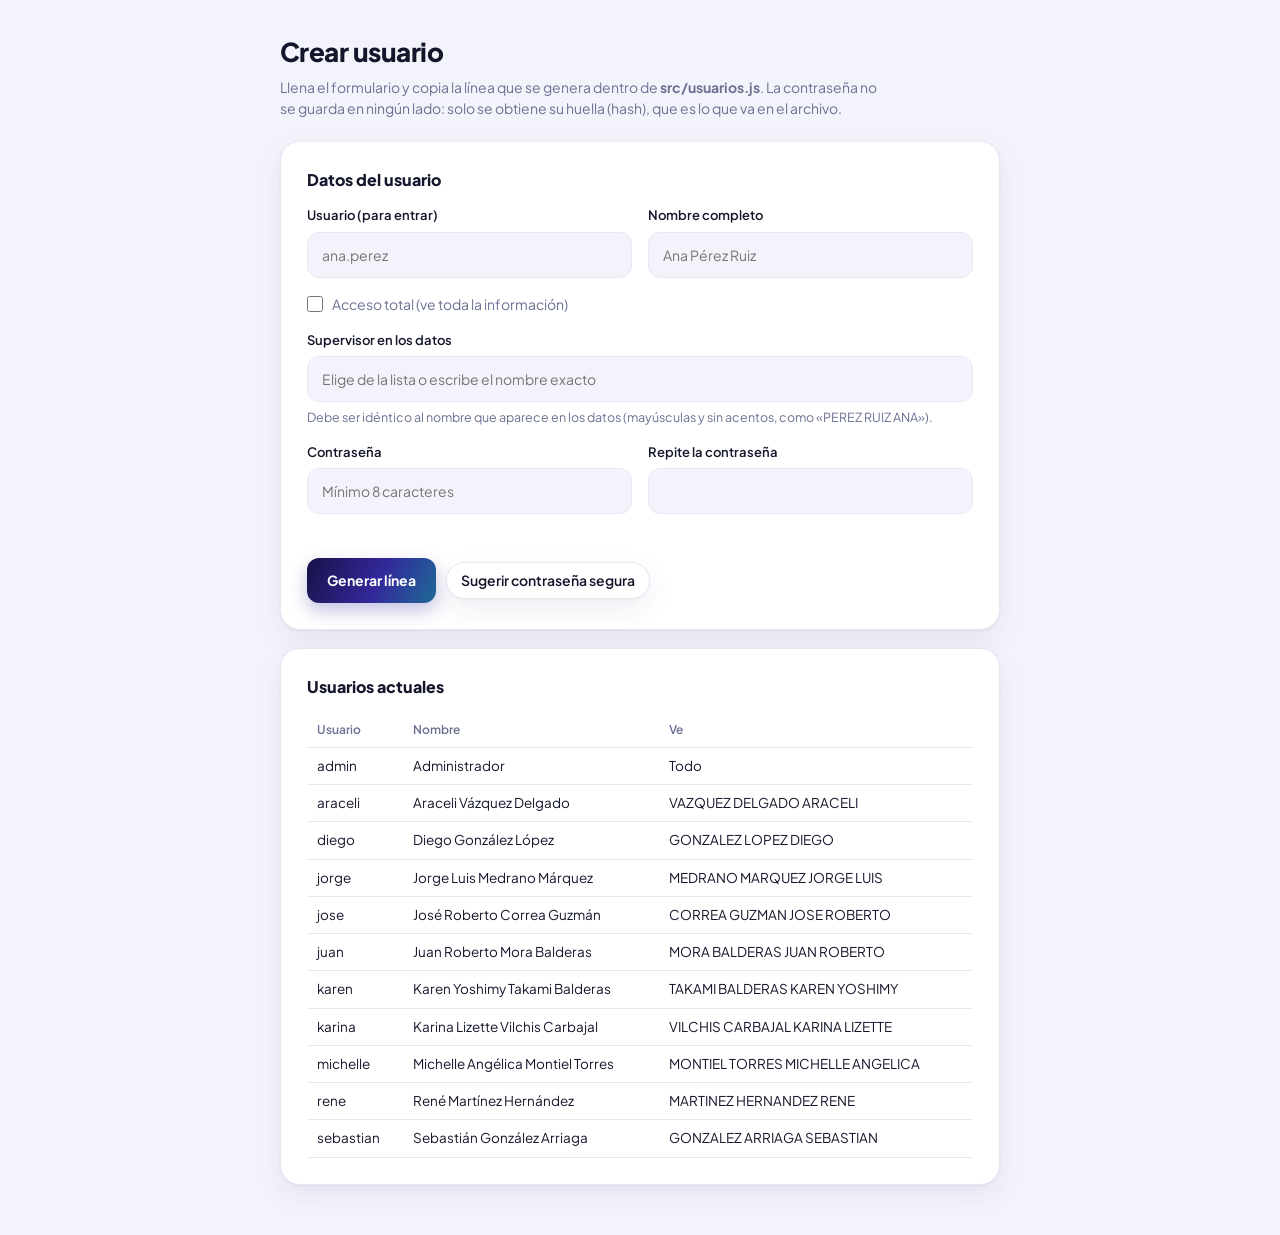
==== crear_usuario.html @ 64aad4fc "Add files via upload" ====
<!DOCTYPE html>
<html lang="es"><head><meta charset="utf-8">
<meta name="viewport" content="width=device-width, initial-scale=1, viewport-fit=cover">
<title>Crear usuario · Funnel Upselling</title>
<link rel="stylesheet" href="https://fonts.googleapis.com/css2?family=Plus+Jakarta+Sans:wght@400;500;600;700;800&display=swap">
<link rel="stylesheet" href="src/styles.css?v=20261125a">
<style>
body{min-height:100vh;display:grid;place-items:start center;padding:32px 16px}
.cu{width:min(720px,100%)}
.cu h1{margin:0 0 6px;font-size:26px;font-weight:800;letter-spacing:-.02em}
.cu>p{margin:0 0 22px;color:var(--mut);max-width:60ch}
.cu .box{background:var(--surf);border:1px solid var(--line);border-radius:20px;box-shadow:var(--sh);padding:26px;margin-bottom:18px}
.cu .box h2{margin:0 0 14px;font-size:16px;font-weight:800}
.cu .g{display:grid;grid-template-columns:1fr 1fr;gap:0 16px}
.cu .g .full{grid-column:1/-1}
.cu label.l{display:block;font-size:13px;font-weight:600;margin:0 0 6px}
.cu .in{width:100%;height:46px;font:inherit;color:var(--ink);background:var(--bg);border:1px solid var(--line);border-radius:12px;padding:0 14px;outline:none;margin-bottom:16px}
.cu .in:focus{border-color:var(--c1);box-shadow:0 0 0 3px color-mix(in srgb,var(--c1) 22%,transparent)}
.cu .hint{margin:-10px 0 16px;font-size:12.5px;color:var(--mut)}
.cu .row{display:flex;gap:10px;flex-wrap:wrap;align-items:center}
.cu .chk{display:flex;align-items:center;gap:9px;font-size:14px;margin:0 0 16px;cursor:pointer}
.cu .chk input{accent-color:var(--c1);width:16px;height:16px;margin:0}
.cu .btn.p{background:var(--hero);color:#fff;border:0;border-radius:12px;padding:12px 20px;font-weight:700;box-shadow:0 8px 18px rgba(51,40,155,.28)}
.cu .btn.p:hover{filter:brightness(1.1)}
.cu pre{margin:0 0 12px;background:var(--bg);border:1px solid var(--line);border-radius:12px;padding:14px;overflow:auto;font:12.5px/1.55 ui-monospace,SFMono-Regular,Menlo,Consolas,monospace;white-space:pre-wrap;word-break:break-all;color:var(--ink)}
.cu ol{margin:0 0 4px;padding-left:20px;color:var(--mut);font-size:13.5px;line-height:1.7}
.cu ol b{color:var(--ink)}
.cu .msg{margin:0 0 12px;font-size:13px;color:#d6336c;min-height:1.2em}
.cu .ok{color:var(--c2);font-weight:600}
.cu table{width:100%;border-collapse:collapse;font-size:13.5px}
.cu td,.cu th{padding:8px 10px;border-bottom:1px solid var(--line);text-align:left}
.cu th{font-size:12px;color:var(--mut);font-weight:600;text-transform:none;letter-spacing:0;position:static}
@media (max-width:640px){.cu .g{grid-template-columns:1fr}}
</style></head><body>
<div class="cu">
<h1>Crear usuario</h1>
<p>Llena el formulario y copia la línea que se genera dentro de <b>src/usuarios.js</b>. La contraseña no se guarda en ningún lado: solo se obtiene su huella (hash), que es lo que va en el archivo.</p>

<form class="box" id="f" novalidate>
<h2>Datos del usuario</h2>
<div class="g">
<div><label class="l" for="u">Usuario (para entrar)</label><input class="in" id="u" autocomplete="off" autocapitalize="none" spellcheck="false" placeholder="ana.perez"></div>
<div><label class="l" for="n">Nombre completo</label><input class="in" id="n" autocomplete="off" placeholder="Ana Pérez Ruiz"></div>
<div class="full"><label class="chk"><input type="checkbox" id="adm">Acceso total (ve toda la información)</label></div>
<div class="full" id="supw"><label class="l" for="s">Supervisor en los datos</label><input class="in" id="s" list="sups" autocomplete="off" placeholder="Elige de la lista o escribe el nombre exacto"><datalist id="sups"></datalist><p class="hint" id="shint">Debe ser idéntico al nombre que aparece en los datos (mayúsculas y sin acentos, como «PEREZ RUIZ ANA»).</p></div>
<div><label class="l" for="p1">Contraseña</label><input class="in" id="p1" type="password" autocomplete="new-password" placeholder="Mínimo 8 caracteres"></div>
<div><label class="l" for="p2">Repite la contraseña</label><input class="in" id="p2" type="password" autocomplete="new-password"></div>
</div>
<p class="msg" id="msg" role="alert"></p>
<div class="row"><button class="btn p" type="submit">Generar línea</button><button class="btn o" type="button" id="gen">Sugerir contraseña segura</button></div>
</form>

<div class="box" id="out" hidden>
<h2>Línea generada</h2>
<pre id="line"></pre>
<div class="row" style="margin-bottom:16px"><button class="btn o" id="cp" type="button">Copiar línea</button><span id="cpok" class="ok" role="status"></span></div>
<ol>
<li>Abre <b>src/usuarios.js</b>.</li>
<li>Pega la línea <b>antes</b> de <code>// &lt;&lt;&lt; USUARIOS</code>.</li>
<li>Guarda el archivo y súbelo a tu página. Ya puede entrar.</li>
</ol>
<p class="hint" style="margin:14px 0 0">Para cambiar la contraseña de alguien, genera la línea con su mismo usuario y reemplaza la anterior.</p>
</div>

<div class="box"><h2>Usuarios actuales</h2><div style="overflow:auto"><table><thead><tr><th>Usuario</th><th>Nombre</th><th>Ve</th></tr></thead><tbody id="tb"></tbody></table></div></div>
</div>
<script src="src/auth.js?v=20261125a"></script>
<script src="src/usuarios.js?v=20261125a"></script>
<script src="assets/data.js?v=20261124d" onerror="void 0"></script>
<script src="assets/data_atom.js?v=20261124d" onerror="void 0"></script>
<script>
const $=id=>document.getElementById(id),esc=s=>String(s).replace(/[&<>"]/g,c=>({"&":"&amp;","<":"&lt;",">":"&gt;",'"':"&quot;"}[c]));
let sups=[];
try{sups=[...new Set([...(DS.calixta||[]),...(DS.atom||[])].map(r=>r[0]).filter(Boolean))].sort((a,b)=>a.localeCompare(b,"es"))}catch(e){}
$("sups").innerHTML=sups.map(x=>`<option value="${esc(x)}">`).join("");
if(!sups.length)$("shint").textContent+=" (No se pudieron leer los datos para sugerirlos.)";
$("tb").innerHTML=Object.entries(USUARIOS).map(([u,d])=>`<tr><td>${esc(u)}</td><td>${esc(d.nombre)}</td><td>${d.sup?esc(d.sup):"Todo"}</td></tr>`).join("");
$("adm").addEventListener("change",()=>{$("supw").hidden=$("adm").checked});
$("gen").addEventListener("click",()=>{
  const a="abcdefghjkmnpqrstuvwxyzABCDEFGHJKMNPQRSTUVWXYZ23456789",r=crypto.getRandomValues(new Uint32Array(12));
  const c=[...r].map(x=>a[x%a.length]).join("");
  $("p1").type=$("p2").type="text";$("p1").value=$("p2").value=c;
});
$("f").addEventListener("submit",e=>{
  e.preventDefault();
  const u=$("u").value.trim().toLowerCase(),n=$("n").value.trim(),adm=$("adm").checked,s=$("s").value.trim(),c=$("p1").value,m=$("msg");
  $("out").hidden=true;m.textContent="";
  if(!/^[a-z0-9._-]{3,32}$/.test(u))return m.textContent="El usuario debe tener de 3 a 32 caracteres: minúsculas sin acentos, números, punto, guion o guion bajo.";
  if(!n)return m.textContent="Escribe el nombre completo.";
  if(!adm&&!s)return m.textContent="Indica el supervisor o marca «Acceso total».";
  if(!adm&&sups.length&&!sups.includes(s))return m.textContent="Ese supervisor no aparece en los datos. Elige uno de la lista para que el usuario vea su información.";
  if(c.length<8)return m.textContent="La contraseña debe tener al menos 8 caracteres.";
  if(c!==$("p2").value)return m.textContent="Las contraseñas no coinciden.";
  const sal=Auth.nuevaSal(),h=Auth.hashClave(sal,c);
  $("line").textContent=`  ${u}:{nombre:${JSON.stringify(n)},sup:${adm?"null":JSON.stringify(s)},sal:"${sal}",hash:"${h}"},`;
  $("cpok").textContent=Object.prototype.hasOwnProperty.call(USUARIOS,u)?"Ese usuario ya existe: reemplaza su línea anterior.":"";
  $("out").hidden=false;$("out").scrollIntoView({behavior:"smooth",block:"nearest"});
});
$("cp").addEventListener("click",async()=>{
  const t=$("line").textContent;
  try{await navigator.clipboard.writeText(t);$("cpok").textContent="Línea copiada."}
  catch(e){const r=document.createRange();r.selectNodeContents($("line"));const s=getSelection();s.removeAllRanges();s.addRange(r);$("cpok").textContent="Selecciónala y copia con Ctrl+C."}
});
</script>
</body></html>
---- src/styles.css ----
:root{box-sizing:border-box;padding-top:env(safe-area-inset-top,0px);padding-bottom:env(safe-area-inset-bottom,0px);
--bg:#f3f4fb;--surf:#fff;--ink:#14172b;--mut:#6b7192;--line:#e6e8f4;--c1:#5b5bd6;--c2:#0fa89a;--c3:#f08c00;--hov:#f4f5fd;--sh:0 1px 2px rgba(20,23,43,.05),0 10px 28px rgba(40,44,110,.08);--hero:linear-gradient(115deg,#171248 0%,#33289b 55%,#0e9e92 135%)}
@media (prefers-color-scheme:dark){:root:not([data-theme="light"]){color-scheme:dark;--bg:#0b0d1a;--surf:#141730;--ink:#eceefb;--mut:#9aa0c4;--line:#252951;--c1:#8b8cff;--c2:#3ddbc9;--c3:#ffb347;--hov:#1b1f3f;--sh:0 1px 2px rgba(0,0,0,.4),0 10px 28px rgba(0,0,0,.35)}}
:root[data-theme="dark"]{color-scheme:dark;--bg:#0b0d1a;--surf:#141730;--ink:#eceefb;--mut:#9aa0c4;--line:#252951;--c1:#8b8cff;--c2:#3ddbc9;--c3:#ffb347;--hov:#1b1f3f;--sh:0 1px 2px rgba(0,0,0,.4),0 10px 28px rgba(0,0,0,.35)}
*,*::before,*::after{box-sizing:inherit}
html{scroll-padding-top:env(safe-area-inset-top,0px)}
body{margin:0;background:var(--bg);color:var(--ink);font:14px/1.5 "Plus Jakarta Sans",system-ui,-apple-system,"Segoe UI",sans-serif;font-variant-numeric:tabular-nums;-webkit-font-smoothing:antialiased}
header{background:var(--hero);color:#fff;padding:28px clamp(16px,3vw,36px) 0;position:relative;overflow:hidden}
header::after{content:"";position:absolute;right:-80px;top:-120px;width:340px;height:340px;border-radius:50%;background:radial-gradient(circle,rgba(255,255,255,.18),transparent 70%);pointer-events:none}
.eyebrow{font-size:11.5px;letter-spacing:.14em;text-transform:uppercase;font-weight:600;opacity:.75}
h1{margin:6px 0 0;font-size:clamp(22px,3vw,30px);font-weight:800;letter-spacing:-.02em}
header p{margin:6px 0 0;opacity:.8;max-width:780px}
nav.tabs{display:flex;gap:6px;margin-top:22px;position:relative;z-index:1}
nav.tabs a{padding:10px 18px;border-radius:12px 12px 0 0;color:rgba(255,255,255,.8);text-decoration:none;font-weight:600;background:rgba(255,255,255,.1);backdrop-filter:blur(6px)}
nav.tabs a:hover{background:rgba(255,255,255,.18)}
nav.tabs a[aria-current]{background:var(--bg);color:var(--ink)}
.bar{position:sticky;top:env(safe-area-inset-top,0px);z-index:20;background:color-mix(in srgb,var(--bg) 85%,transparent);backdrop-filter:blur(12px);-webkit-backdrop-filter:blur(12px);border-bottom:1px solid var(--line);padding:12px clamp(16px,3vw,36px);display:flex;flex-wrap:wrap;gap:8px;align-items:center}
details.f{position:relative}
details.f>summary{list-style:none;cursor:pointer;background:var(--surf);border:1px solid var(--line);border-radius:999px;padding:7px 14px;white-space:nowrap;box-shadow:var(--sh);font-weight:500;transition:.15s}
details.f>summary::-webkit-details-marker{display:none}
details.f>summary::after{content:"▾";margin-left:8px;color:var(--mut);font-size:11px}
details.f>summary:hover{border-color:var(--c1)}
details.f[open]>summary{border-color:var(--c1);box-shadow:0 0 0 3px color-mix(in srgb,var(--c1) 22%,transparent)}
details.f.on>summary{background:color-mix(in srgb,var(--c1) 12%,var(--surf));border-color:var(--c1);color:var(--c1);font-weight:700}
.pop{position:absolute;top:calc(100% + 6px);left:0;min-width:250px;max-width:min(330px,86vw);max-height:350px;overflow:auto;background:var(--surf);border:1px solid var(--line);border-radius:14px;padding:10px;box-shadow:0 18px 44px rgba(20,23,60,.25)}
.pop .ctl{display:flex;gap:14px;padding:2px 6px 8px;border-bottom:1px solid var(--line);margin-bottom:4px}
.pop button,.btn{background:none;border:0;color:var(--c1);cursor:pointer;font:inherit;font-weight:600;padding:0}
.pop label{display:flex;gap:8px;align-items:center;padding:5px 6px;border-radius:8px;cursor:pointer}
.pop label:hover{background:var(--hov)}
.pop input,.dc input[type=checkbox]{accent-color:var(--c1)}
.btn.o{border:1px solid var(--line);background:var(--surf);color:var(--ink);border-radius:999px;padding:7px 14px;font-weight:600;box-shadow:var(--sh);transition:.15s}
.btn.o:hover{border-color:var(--c1);color:var(--c1)}
#xd,#xa{background:linear-gradient(120deg,#33289b,#0e9e92);color:#fff;border:0}
#xd:hover,#xa:hover{color:#fff;filter:brightness(1.1)}
.sp{flex:1}
[hidden]{display:none!important}
main{padding:20px clamp(16px,3vw,36px) 8px;display:grid;grid-template-columns:repeat(auto-fit,minmax(340px,1fr));gap:20px;align-items:start}
section{background:var(--surf);border:1px solid var(--line);border-radius:18px;overflow:hidden;box-shadow:var(--sh)}
main section{border-top:4px solid var(--col)}
section>h2{margin:0;padding:18px 20px 2px;font-size:16px;font-weight:700;letter-spacing:-.01em}
section>h2 span{display:inline-block;width:10px;height:10px;border-radius:50%;margin-right:9px;background:currentColor}
section>p{margin:0;padding:0 20px 8px;color:var(--mut);font-size:12.5px}
.big{padding:0 20px 14px;font-size:46px;font-weight:800;line-height:1.1;letter-spacing:-.03em}
.big small{font-size:12.5px;font-weight:500;color:var(--mut);margin-left:8px;letter-spacing:0}
.sc{overflow-x:auto;max-height:70vh;overflow-y:auto}
table{width:100%;border-collapse:collapse}
th{position:sticky;top:0;z-index:1;background:var(--surf);text-align:left;font-weight:600;color:var(--mut);padding:9px 20px;border-bottom:1px solid var(--line);font-size:11.5px;text-transform:uppercase;letter-spacing:.06em}
th.n,td.n{text-align:right}
td{padding:7px 20px;border-bottom:1px solid var(--line)}
tbody tr:hover td{background:var(--hov)}
tr.s td{font-weight:700;cursor:pointer;background:color-mix(in srgb,var(--col,var(--c1)) 8%,var(--surf))}
tr.s td:first-child::before{content:"▾";display:inline-block;width:18px;color:var(--col,var(--mut))}
tr.s.c td:first-child::before{content:"▸"}
tr.a td:first-child{padding-left:38px;color:var(--ink)}
tr.t td{font-weight:800;border-top:2px solid var(--ink);border-bottom:0;background:var(--surf)}
.v{display:flex;align-items:center;gap:10px;justify-content:flex-end}
.v i{display:block;height:7px;border-radius:4px;background:linear-gradient(90deg,var(--col),color-mix(in srgb,var(--col) 55%,#fff));opacity:.9}
.empty{padding:28px 20px;color:var(--mut)}
#p1{--col:var(--c1)}#p2{--col:var(--c2)}#p3{--col:var(--c3)}
#p1 .big,#p1 h2 span{color:var(--c1)}#p2 .big,#p2 h2 span{color:var(--c2)}#p3 .big,#p3 h2 span{color:var(--c3)}
#det{margin:20px clamp(16px,3vw,36px) 40px;background:var(--surf);border:1px solid var(--line);border-radius:18px;box-shadow:var(--sh);overflow:hidden}
#det h2{margin:0;padding:18px 20px 2px;font-size:16px;font-weight:700}
#det>p{margin:0;padding:0 20px 10px;color:var(--mut);font-size:12.5px}
.dc{display:flex;flex-wrap:wrap;gap:8px 18px;align-items:center;padding:0 20px 14px}
.dc label{display:flex;gap:6px;align-items:center;cursor:pointer;font-weight:500}
.dc input[type=search]{font:inherit;color:var(--ink);background:var(--bg);border:1px solid var(--line);border-radius:999px;padding:8px 14px;min-width:240px;outline:none}
.dc input[type=search]:focus{border-color:var(--c1);box-shadow:0 0 0 3px color-mix(in srgb,var(--c1) 22%,transparent)}
#det .sc{max-height:75vh}
#det td a{color:var(--c1);font-weight:600;text-decoration:none}
#det td a:hover{text-decoration:underline}
#det td,#det th{white-space:nowrap}
.tg{display:inline-block;padding:2px 10px;border-radius:999px;font-size:11.5px;font-weight:600;margin-right:4px;background:color-mix(in srgb,currentColor 12%,transparent)}
.tg.k6{color:var(--c1)}.tg.k7{color:var(--c2)}.tg.k8{color:var(--c3)}
.more{padding:14px 20px}
.cg{padding:20px clamp(16px,3vw,36px) 0;display:grid;grid-template-columns:repeat(auto-fit,minmax(340px,1fr));gap:20px}
.cd{padding:18px 20px}.cd h3{margin:0 0 10px;font-size:14px;font-weight:700}
.cv{position:relative;height:290px}
.kp{padding:20px clamp(16px,3vw,36px) 0;display:grid;grid-template-columns:repeat(auto-fit,minmax(180px,1fr));gap:14px}
.kp div{background:var(--surf);border:1px solid var(--line);border-radius:16px;padding:14px 16px;box-shadow:var(--sh),inset 0 3px 0 var(--k,var(--c1))}
.kp div:nth-child(3n+2){--k:var(--c2)}.kp div:nth-child(3n){--k:var(--c3)}
.kp b{display:block;font-size:26px;font-weight:800;letter-spacing:-.02em}.kp span{color:var(--mut);font-size:12.5px}
.st{padding:20px clamp(16px,3vw,36px) 40px;display:grid;gap:20px}
.st th[data-s]{cursor:pointer}.st th[data-s]:hover{color:var(--c1)}.st td,.st th{white-space:nowrap}
.hm td{text-align:right}
.ds{display:inline-flex;gap:4px;padding:4px;border-radius:999px;background:rgba(255,255,255,.14);margin-bottom:14px;position:relative;z-index:1}
.ds a{padding:6px 16px;border-radius:999px;color:#fff;text-decoration:none;font-weight:600;font-size:13px;opacity:.85}
.ds a[aria-current]{background:#fff;color:#1b1650;opacity:1}
.st #pmtb td:nth-child(2){white-space:normal;min-width:260px;max-width:720px}
#xo{background:linear-gradient(120deg,#33289b,#0e9e92);color:#fff;border:0}
#xo:hover{color:#fff;filter:brightness(1.1)}
#xo:disabled{opacity:.6;cursor:wait}
.dc select{font:inherit;color:var(--ink);background:var(--bg);border:1px solid var(--line);border-radius:999px;padding:7px 12px;margin-left:6px}
.st th.n small{display:block;text-transform:none;letter-spacing:0;font-weight:400;opacity:.8}
.ov{position:fixed;inset:0;z-index:100;background:var(--bg);display:grid;place-items:center;padding:20px}
.ov.pw{background:rgba(10,12,30,.5);backdrop-filter:blur(4px)}
.ovc{background:var(--surf);border:1px solid var(--line);border-radius:18px;box-shadow:var(--sh);padding:28px;width:min(380px,100%)}
.ovc h2{margin:0 0 4px;font-size:18px;font-weight:800;letter-spacing:-.01em}
.ovc>p{color:var(--mut);margin:0 0 16px;font-size:13px}
.ovc input{width:100%;font:inherit;color:var(--ink);background:var(--bg);border:1px solid var(--line);border-radius:12px;padding:11px 14px;outline:none}
.ovc input:focus{border-color:var(--c1);box-shadow:0 0 0 3px color-mix(in srgb,var(--c1) 22%,transparent)}
.ovb{display:flex;gap:10px;justify-content:flex-end;margin-top:14px}
.ovc .err{color:#e5487f;min-height:1.2em;font-size:13px;margin:10px 0 0}
.ses{display:flex;align-items:center;gap:12px;font-size:13px;margin:0 0 12px;position:relative;z-index:1}
.ses .btn.o{color:#fff;background:rgba(255,255,255,.14);border-color:rgba(255,255,255,.35);box-shadow:none}
.ses .btn.o:hover{color:#fff;border-color:#fff}

/* ===== Pantalla de inicio de sesión ===== */
.ov.login{background:radial-gradient(60% 55% at 12% 8%,color-mix(in srgb,var(--c1) 14%,transparent),transparent),radial-gradient(50% 50% at 92% 95%,color-mix(in srgb,var(--c2) 12%,transparent),transparent),var(--bg);overflow:auto}
.lg{display:grid;grid-template-columns:minmax(0,1.05fr) minmax(0,1fr);width:min(940px,100%);min-height:min(580px,100%);background:var(--surf);border:1px solid var(--line);border-radius:24px;box-shadow:0 2px 4px rgba(20,23,43,.06),0 30px 70px rgba(30,30,110,.18);overflow:hidden}
.lg-brand{background:var(--hero);color:#fff;padding:40px 40px 36px;display:flex;flex-direction:column;justify-content:space-between;gap:32px}
.lg-logo{display:flex;align-items:center;gap:10px;font-size:17px;font-weight:800;letter-spacing:-.01em}
.lg-art{display:flex;flex-direction:column;gap:12px}
.lg-art i{display:block;font-style:normal;width:var(--w);transform-origin:left center;animation:lg-grow .9s cubic-bezier(.2,.7,.2,1) both}
.lg-art i:nth-child(1){--c:#9b9cff}.lg-art i:nth-child(2){--c:#47e0cf;animation-delay:.12s}.lg-art i:nth-child(3){--c:#ffbe5c;animation-delay:.24s}
.lg-art b{display:block;background:var(--c);color:#10123a;font-weight:700;font-size:13px;padding:13px 16px;border-radius:12px 999px 999px 12px;white-space:nowrap;box-shadow:0 8px 20px rgba(5,5,40,.25)}
@keyframes lg-grow{from{transform:scaleX(.15);opacity:0}to{transform:none;opacity:1}}
.lg-tag{margin:0;max-width:34ch;color:rgba(255,255,255,.82);font-size:14px;line-height:1.55}
.lg-form{padding:44px clamp(24px,5vw,52px);display:flex;flex-direction:column;justify-content:center}
.lg-form>*{max-width:380px;width:100%;margin-left:auto;margin-right:auto}
.lg-mini{display:none;align-items:center;gap:8px;font-weight:800;color:var(--c1);margin-bottom:22px}
.lg-form h2{margin:0 0 6px;font-size:26px;font-weight:800;letter-spacing:-.02em}
.lg-sub{margin:0 0 24px;color:var(--mut);font-size:14px;line-height:1.5}
.lg-form label:not(.chk){display:block;font-size:13px;font-weight:600;margin:0 0 6px}
.fld{position:relative;margin-bottom:16px}
.fld>svg{position:absolute;left:14px;top:50%;translate:0 -50%;color:var(--mut);pointer-events:none}
.fld input{width:100%;height:48px;font:inherit;font-size:15px;color:var(--ink);background:var(--bg);border:1px solid var(--line);border-radius:12px;padding:0 44px 0 42px;outline:none;transition:border-color .15s,box-shadow .15s}
.fld input::placeholder{color:color-mix(in srgb,var(--mut) 70%,transparent)}
.fld input:hover{border-color:color-mix(in srgb,var(--c1) 45%,var(--line))}
.fld input:focus{border-color:var(--c1);box-shadow:0 0 0 3px color-mix(in srgb,var(--c1) 22%,transparent);background:var(--surf)}
.fld:focus-within>svg{color:var(--c1)}
.lg-form.bad .fld input{border-color:#e5487f}
.eye{position:absolute;right:6px;top:50%;translate:0 -50%;width:36px;height:36px;display:grid;place-items:center;border:0;border-radius:9px;background:none;color:var(--mut);cursor:pointer}
.eye:hover{color:var(--c1);background:var(--hov)}
.eye:focus-visible,.lg-btn:focus-visible{outline:2px solid var(--c1);outline-offset:2px}
.eye .slash{display:none}.eye[aria-pressed="true"] .slash{display:block}
.caps{margin:-6px auto 12px;font-size:12.5px;color:#b26a00}
@media (prefers-color-scheme:dark){:root:not([data-theme="light"]) .caps{color:var(--c3)}}
.chk{display:flex;align-items:center;gap:9px;font-size:13.5px;color:var(--mut);cursor:pointer;margin:2px auto 20px}
.chk input{width:16px;height:16px;accent-color:var(--c1);margin:0}
.lg-btn{position:relative;height:50px;border:0;border-radius:12px;background:var(--hero);color:#fff;font:inherit;font-size:15px;font-weight:700;cursor:pointer;box-shadow:0 10px 22px rgba(51,40,155,.32);transition:filter .15s,transform .1s,box-shadow .15s}
.lg-btn:hover{filter:brightness(1.1)}
.lg-btn:active{transform:translateY(1px);box-shadow:0 4px 10px rgba(51,40,155,.3)}
.lg-btn:disabled{cursor:not-allowed;filter:saturate(.6) brightness(.95)}
.lg-btn .sp{display:none;width:20px;height:20px;border:2.5px solid rgba(255,255,255,.4);border-top-color:#fff;border-radius:50%;animation:lg-spin .7s linear infinite;position:absolute;left:50%;top:50%;margin:-10px 0 0 -10px}
.lg-btn.load .t{opacity:0}.lg-btn.load .sp{display:block}
@keyframes lg-spin{to{transform:rotate(360deg)}}
.lg-form .err{min-height:1.3em;margin:12px auto 0;font-size:13px;line-height:1.4;color:#d6336c;text-align:left}
.lg-foot{margin:18px auto 0;padding-top:18px;border-top:1px solid var(--line);font-size:12.5px;line-height:1.5;color:var(--mut)}
.lg-form.shake{animation:lg-shake .38s}
@keyframes lg-shake{20%{transform:translateX(-7px)}40%{transform:translateX(6px)}60%{transform:translateX(-4px)}80%{transform:translateX(3px)}}
@media (max-width:780px){
  .ov.login{padding:0;place-items:stretch}
  .lg{grid-template-columns:1fr;min-height:100%;border-radius:0;border:0;box-shadow:none}
  .lg-brand{display:none}
  .lg-mini{display:flex}
  .lg-form{padding:36px 24px}
}
@media (prefers-reduced-motion:reduce){.lg-art i,.lg-form.shake{animation:none}.lg-btn .sp{animation-duration:1.6s}}

/* ===== Sesión y modal de contraseña ===== */
.ses #who{font-weight:600}
.pwc{width:min(400px,100%);padding:30px 28px 24px;border-radius:22px;box-shadow:0 30px 70px rgba(20,23,60,.35)}
.pwc.shake{animation:lg-shake .38s}
.pw-ic{width:46px;height:46px;border-radius:14px;display:grid;place-items:center;color:#fff;background:var(--hero);margin-bottom:16px;box-shadow:0 8px 18px rgba(51,40,155,.3)}
.pwc h2{font-size:22px;letter-spacing:-.02em}
.pwc>p:not(.err):not(.caps){margin:0 0 18px;line-height:1.5}
.pwc>p b{color:var(--ink)}
.pwc .fld{margin-bottom:12px}
.pwc .caps{margin:0 0 10px}
.pwc .ovb{align-items:center;margin-top:8px}
.pwc .lg-btn{height:44px;padding:0 22px;font-size:14px}
.pwc .err{margin:12px 0 0}
@media (prefers-reduced-motion:reduce){.pwc.shake{animation:none}}
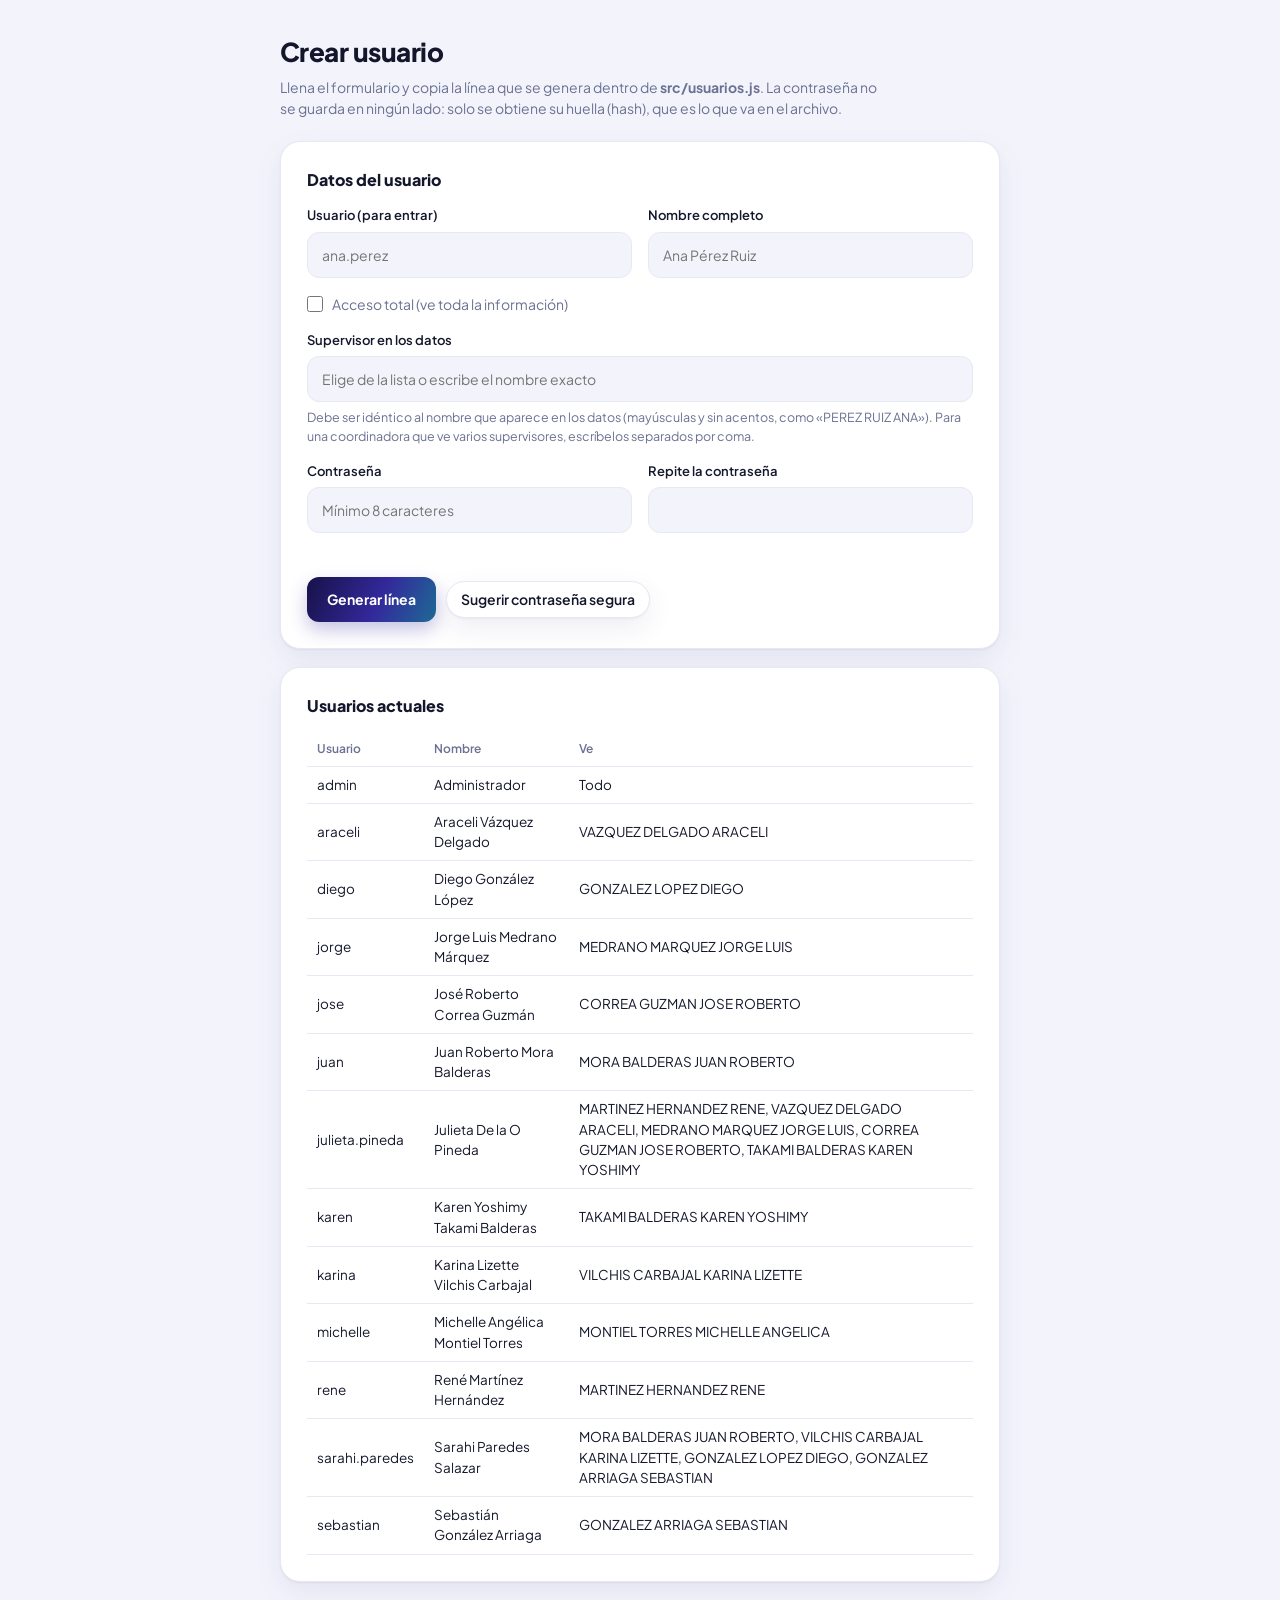
==== commit 557b01fe: "Add files via upload" ====
--- a/crear_usuario.html
+++ b/crear_usuario.html
@@ -42,7 +42,7 @@
 <div><label class="l" for="u">Usuario (para entrar)</label><input class="in" id="u" autocomplete="off" autocapitalize="none" spellcheck="false" placeholder="ana.perez"></div>
 <div><label class="l" for="n">Nombre completo</label><input class="in" id="n" autocomplete="off" placeholder="Ana Pérez Ruiz"></div>
 <div class="full"><label class="chk"><input type="checkbox" id="adm">Acceso total (ve toda la información)</label></div>
-<div class="full" id="supw"><label class="l" for="s">Supervisor en los datos</label><input class="in" id="s" list="sups" autocomplete="off" placeholder="Elige de la lista o escribe el nombre exacto"><datalist id="sups"></datalist><p class="hint" id="shint">Debe ser idéntico al nombre que aparece en los datos (mayúsculas y sin acentos, como «PEREZ RUIZ ANA»).</p></div>
+<div class="full" id="supw"><label class="l" for="s">Supervisor en los datos</label><input class="in" id="s" list="sups" autocomplete="off" placeholder="Elige de la lista o escribe el nombre exacto"><datalist id="sups"></datalist><p class="hint" id="shint">Debe ser idéntico al nombre que aparece en los datos (mayúsculas y sin acentos, como «PEREZ RUIZ ANA»). Para una coordinadora que ve varios supervisores, escríbelos separados por coma.</p></div>
 <div><label class="l" for="p1">Contraseña</label><input class="in" id="p1" type="password" autocomplete="new-password" placeholder="Mínimo 8 caracteres"></div>
 <div><label class="l" for="p2">Repite la contraseña</label><input class="in" id="p2" type="password" autocomplete="new-password"></div>
 </div>
@@ -74,7 +74,7 @@
 try{sups=[...new Set([...(DS.calixta||[]),...(DS.atom||[])].map(r=>r[0]).filter(Boolean))].sort((a,b)=>a.localeCompare(b,"es"))}catch(e){}
 $("sups").innerHTML=sups.map(x=>`<option value="${esc(x)}">`).join("");
 if(!sups.length)$("shint").textContent+=" (No se pudieron leer los datos para sugerirlos.)";
-$("tb").innerHTML=Object.entries(USUARIOS).map(([u,d])=>`<tr><td>${esc(u)}</td><td>${esc(d.nombre)}</td><td>${d.sup?esc(d.sup):"Todo"}</td></tr>`).join("");
+$("tb").innerHTML=Object.entries(USUARIOS).map(([u,d])=>`<tr><td>${esc(u)}</td><td>${esc(d.nombre)}</td><td>${d.sup?esc([].concat(d.sup).join(", ")):"Todo"}</td></tr>`).join("");
 $("adm").addEventListener("change",()=>{$("supw").hidden=$("adm").checked});
 $("gen").addEventListener("click",()=>{
   const a="abcdefghjkmnpqrstuvwxyzABCDEFGHJKMNPQRSTUVWXYZ23456789",r=crypto.getRandomValues(new Uint32Array(12));
@@ -87,12 +87,14 @@
   $("out").hidden=true;m.textContent="";
   if(!/^[a-z0-9._-]{3,32}$/.test(u))return m.textContent="El usuario debe tener de 3 a 32 caracteres: minúsculas sin acentos, números, punto, guion o guion bajo.";
   if(!n)return m.textContent="Escribe el nombre completo.";
-  if(!adm&&!s)return m.textContent="Indica el supervisor o marca «Acceso total».";
-  if(!adm&&sups.length&&!sups.includes(s))return m.textContent="Ese supervisor no aparece en los datos. Elige uno de la lista para que el usuario vea su información.";
+  const lista=[...new Set(s.split(",").map(x=>x.trim()).filter(Boolean))];
+  if(!adm&&!lista.length)return m.textContent="Indica el supervisor o marca «Acceso total».";
+  if(!adm&&sups.length&&lista.some(x=>!sups.includes(x)))return m.textContent="Algún supervisor no aparece en los datos. Elige de la lista (para varios, sepáralos con coma).";
   if(c.length<8)return m.textContent="La contraseña debe tener al menos 8 caracteres.";
   if(c!==$("p2").value)return m.textContent="Las contraseñas no coinciden.";
   const sal=Auth.nuevaSal(),h=Auth.hashClave(sal,c);
-  $("line").textContent=`  ${u}:{nombre:${JSON.stringify(n)},sup:${adm?"null":JSON.stringify(s)},sal:"${sal}",hash:"${h}"},`;
+  const clave=/^[a-z_][a-z0-9_]*$/.test(u)?u:JSON.stringify(u),supTxt=adm?"null":(lista.length===1?JSON.stringify(lista[0]):"["+lista.map(x=>JSON.stringify(x)).join(",")+"]");
+  $("line").textContent=`  ${clave}:{nombre:${JSON.stringify(n)},sup:${supTxt},sal:"${sal}",hash:"${h}"},`;
   $("cpok").textContent=Object.prototype.hasOwnProperty.call(USUARIOS,u)?"Ese usuario ya existe: reemplaza su línea anterior.":"";
   $("out").hidden=false;$("out").scrollIntoView({behavior:"smooth",block:"nearest"});
 });
